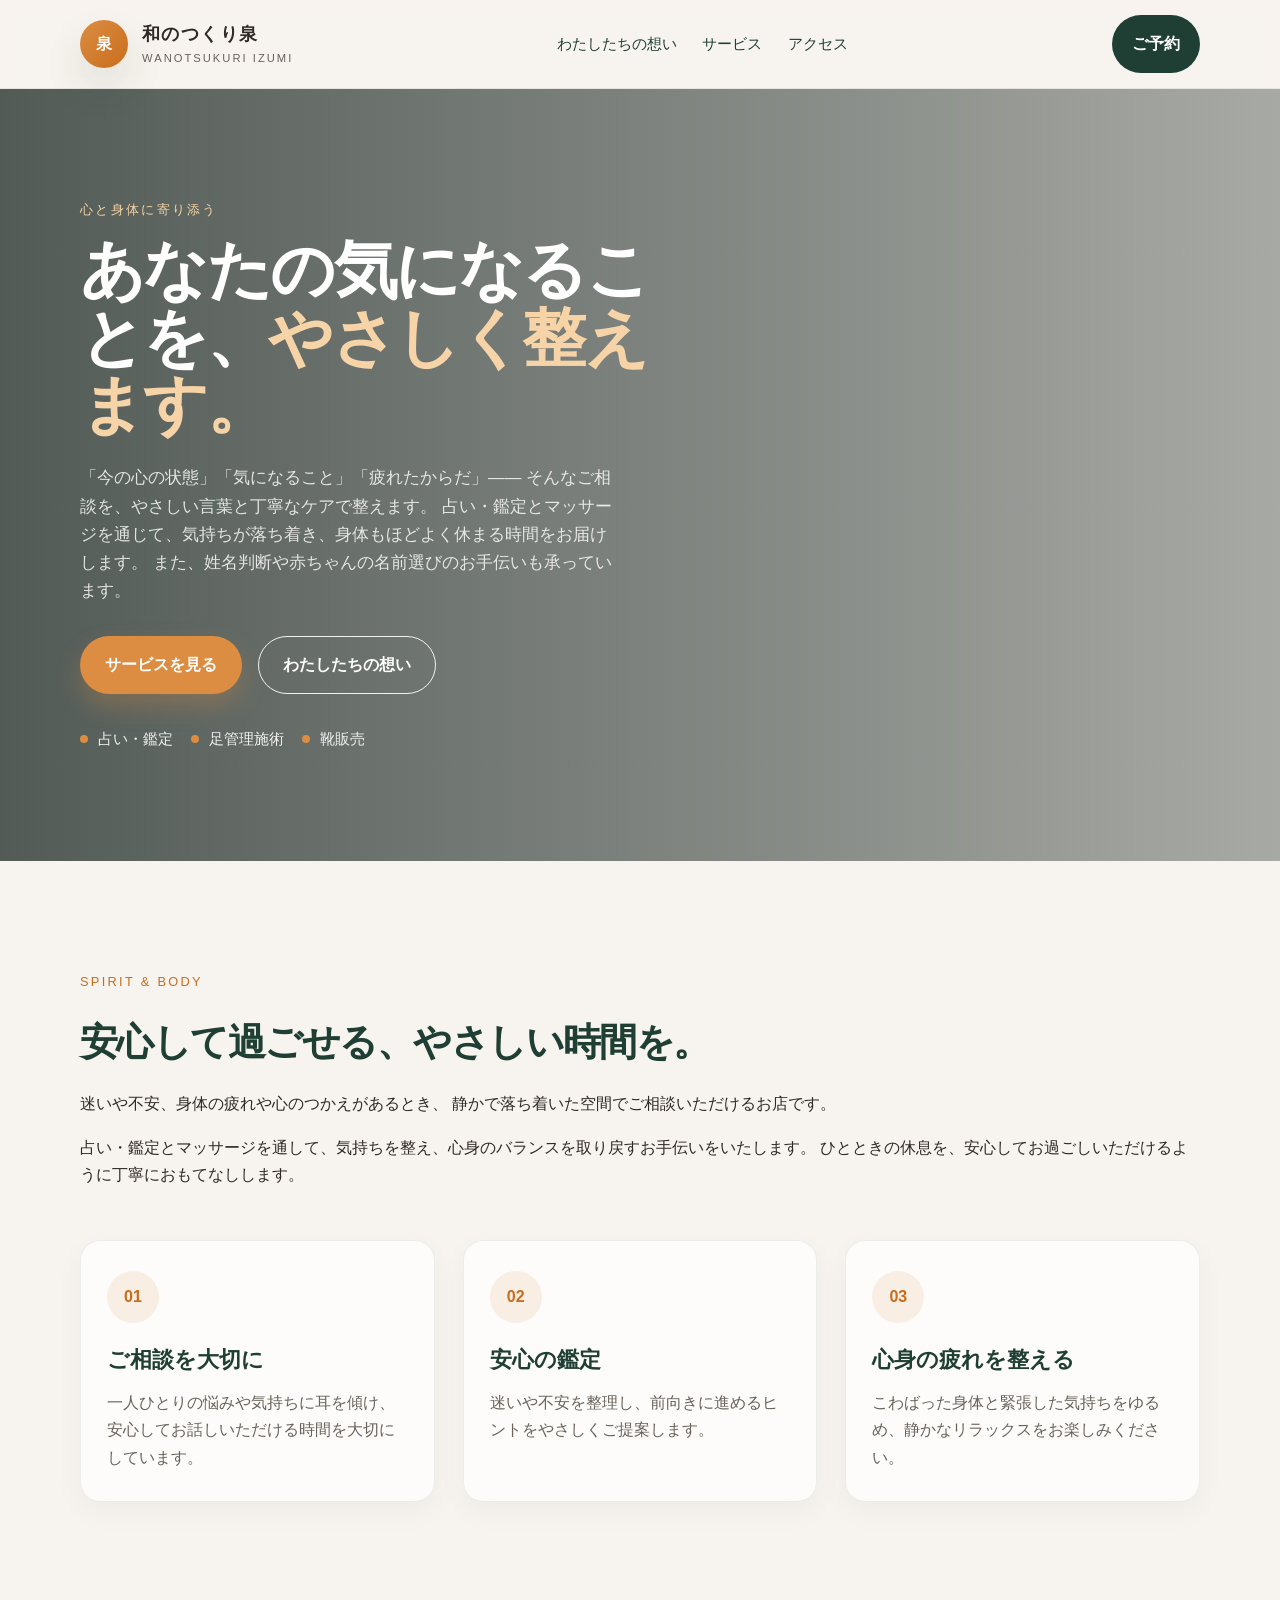
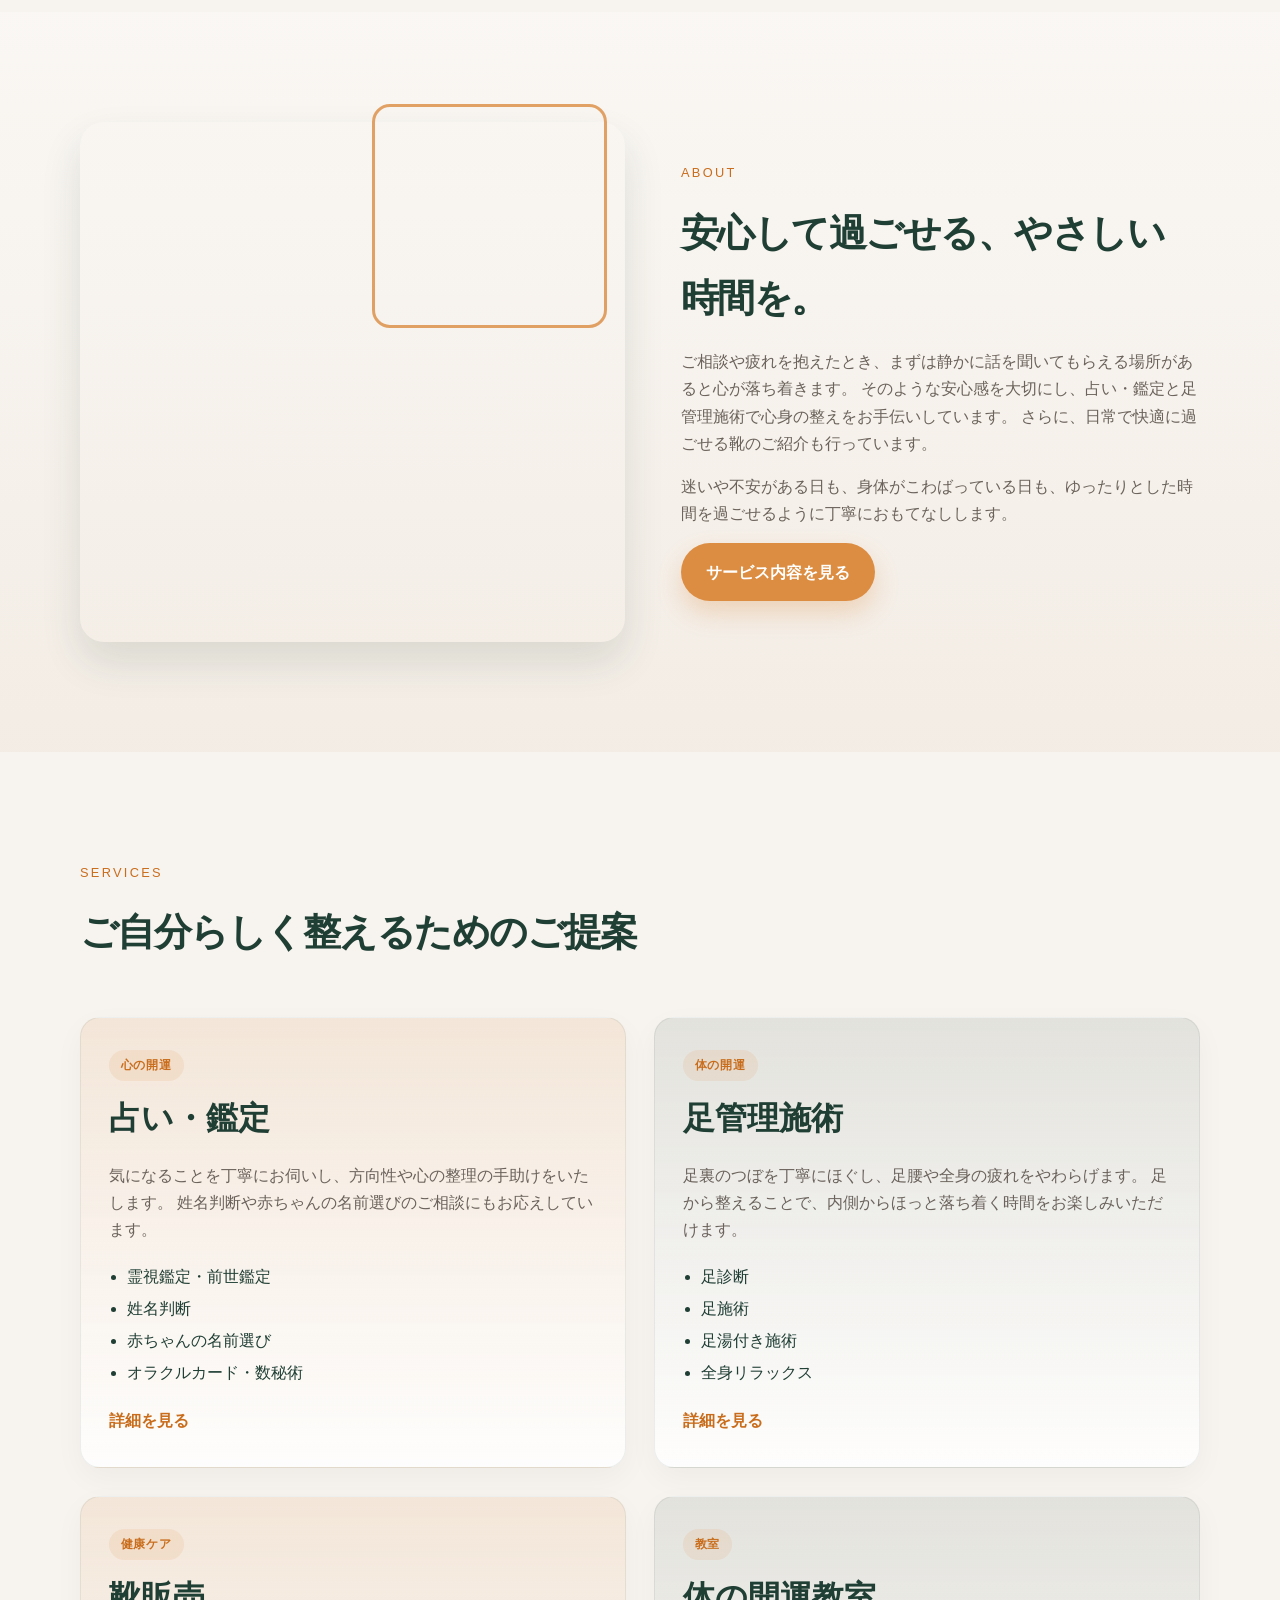
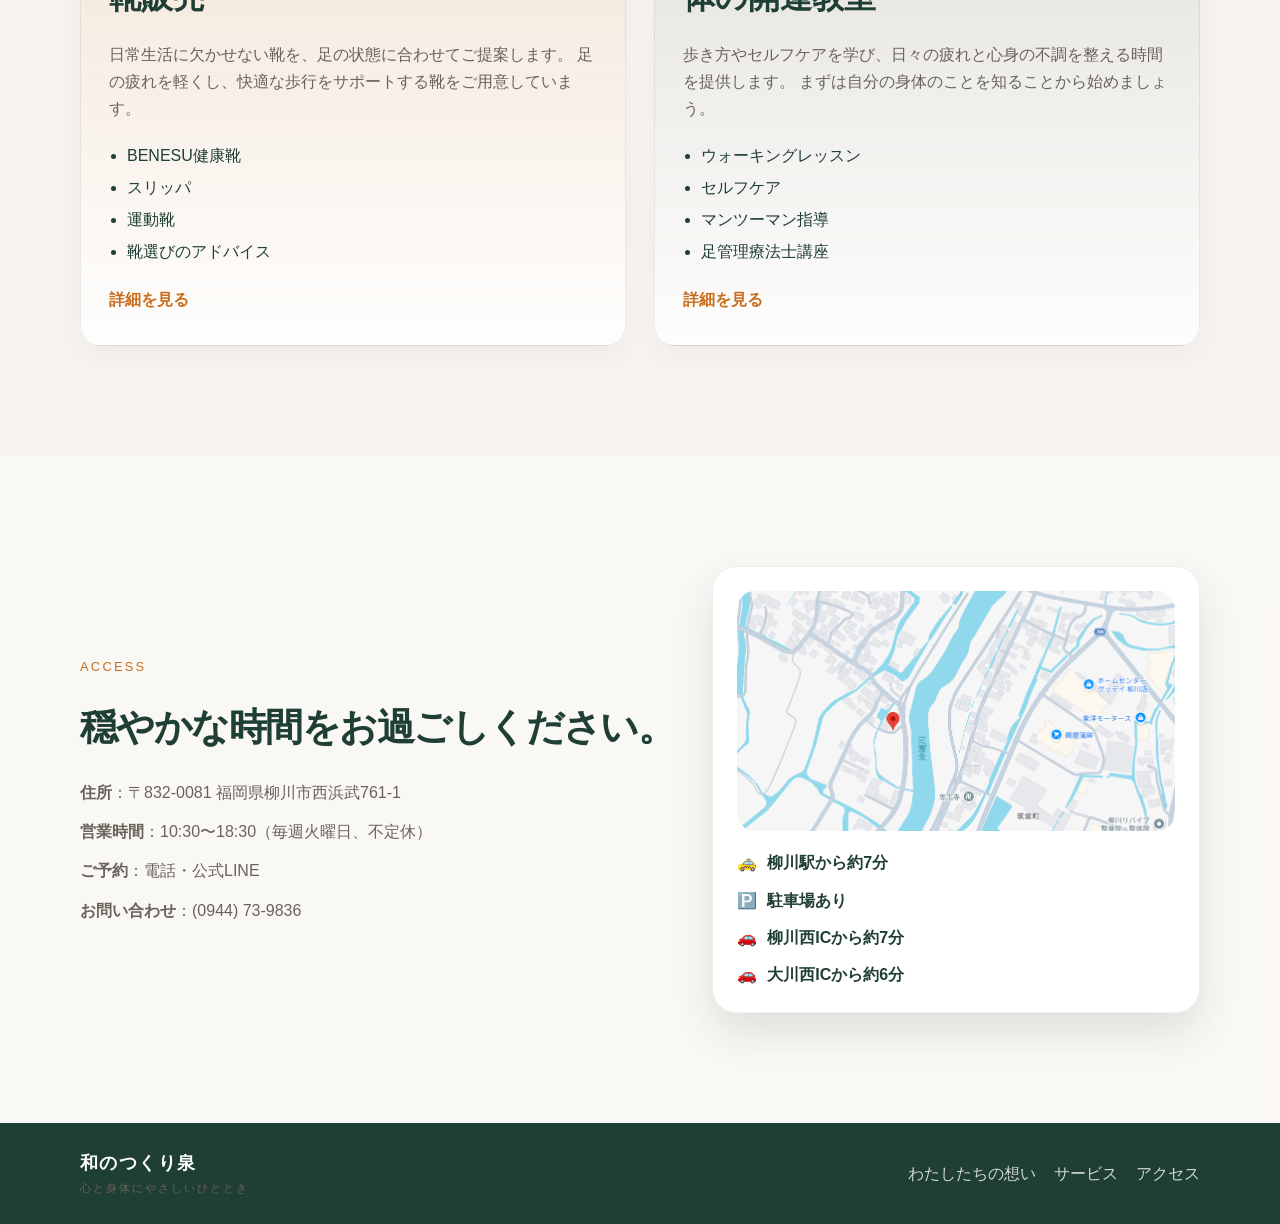
==== index.html @ 1d53fb7f "Initial commit" ====
<!DOCTYPE html>
<html lang="ja">
  <head>
    <meta charset="UTF-8" />
    <meta name="viewport" content="width=device-width, initial-scale=1.0" />
    <title>和のつくり泉 | 心と身体のケア</title>
    <meta
      name="description"
      content="占い・鑑定、姓名判断、赤ちゃんの名前相談まで、心と身体を整える安心できる空間。"
    />
    <link rel="stylesheet" href="style.css" />
  </head>
  <body>
    <header class="site-header">
      <div class="container header-inner">
        <div class="brand">
          <div class="brand-mark">泉</div>
          <div>
            <p class="brand-name">和のつくり泉</p>
            <p class="brand-sub">wanotsukuri izumi</p>
          </div>
        </div>

        <nav class="main-nav" aria-label="メインメニュー">
          <a href="#about">わたしたちの想い</a>
          <a href="#services">サービス</a>
          <a href="#access">アクセス</a>
        </nav>

        <a class="button header-button" href="line-qr.html">ご予約</a>
      </div>
    </header>

    <main>
      <section class="hero">
        <div class="hero-overlay"></div>
        <div class="container hero-inner">
          <div class="hero-copy">
            <p class="eyebrow">心と身体に寄り添う</p>
            <h1>あなたの気になることを、<span>やさしく整えます。</span></h1>
            <p class="hero-text">
              「今の心の状態」「気になること」「疲れたからだ」——
              そんなご相談を、やさしい言葉と丁寧なケアで整えます。
              占い・鑑定とマッサージを通じて、気持ちが落ち着き、身体もほどよく休まる時間をお届けします。
              また、姓名判断や赤ちゃんの名前選びのお手伝いも承っています。
            </p>
            <div class="hero-actions">
              <a class="button primary" href="#services">サービスを見る</a>
              <a class="button secondary" href="#about">わたしたちの想い</a>
            </div>
            <ul class="hero-meta" aria-label="店舗情報">
              <li>占い・鑑定</li>
              <li>足管理施術</li>
              <li>靴販売</li>
            </ul>
          </div>
        </div>
      </section>

      <section class="features section-spacing">
        <div class="container">
          <div class="section-heading">
            <p class="eyebrow alt">Spirit & body</p>
            <h2>安心して過ごせる、やさしい時間を。</h2>
            <p>
              迷いや不安、身体の疲れや心のつかえがあるとき、
              静かで落ち着いた空間でご相談いただけるお店です。
            </p>
            <p>
              占い・鑑定とマッサージを通して、気持ちを整え、心身のバランスを取り戻すお手伝いをいたします。
              ひとときの休息を、安心してお過ごしいただけるように丁寧におもてなしします。
            </p>
          </div>

          <div class="feature-grid">
            <article class="feature-item">
              <span class="feature-icon">01</span>
              <h3>ご相談を大切に</h3>
              <p>一人ひとりの悩みや気持ちに耳を傾け、安心してお話しいただける時間を大切にしています。</p>
            </article>
            <article class="feature-item">
              <span class="feature-icon">02</span>
              <h3>安心の鑑定</h3>
              <p>迷いや不安を整理し、前向きに進めるヒントをやさしくご提案します。</p>
            </article>
            <article class="feature-item">
              <span class="feature-icon">03</span>
              <h3>心身の疲れを整える</h3>
              <p>こわばった身体と緊張した気持ちをゆるめ、静かなリラックスをお楽しみください。</p>
            </article>
          </div>
        </div>
      </section>

      <section class="about section-spacing" id="about">
        <div class="container about-grid">
          <div class="about-image">
            <div class="photo-frame"></div>
          </div>
          <div class="about-copy">
            <p class="eyebrow alt">About</p>
            <h2>安心して過ごせる、やさしい時間を。</h2>
            <p>
              ご相談や疲れを抱えたとき、まずは静かに話を聞いてもらえる場所があると心が落ち着きます。
              そのような安心感を大切にし、占い・鑑定と足管理施術で心身の整えをお手伝いしています。
              さらに、日常で快適に過ごせる靴のご紹介も行っています。
            </p>
            <p>
              迷いや不安がある日も、身体がこわばっている日も、ゆったりとした時間を過ごせるように丁寧におもてなしします。
            </p>
            <a class="button primary" href="#services">サービス内容を見る</a>
          </div>
        </div>
      </section>

      <section class="services section-spacing" id="services">
        <div class="container">
          <div class="section-heading">
            <p class="eyebrow alt">Services</p>
            <h2>ご自分らしく整えるためのご提案</h2>
          </div>

          <div class="service-grid">
            <article class="service-card card-orange">
              <div class="service-top">
                <span class="service-tag">心の開運</span>
                <h3>占い・鑑定</h3>
              </div>
              <p>
                気になることを丁寧にお伺いし、方向性や心の整理の手助けをいたします。
                姓名判断や赤ちゃんの名前選びのご相談にもお応えしています。
              </p>
              <ul>
                <li>霊視鑑定・前世鑑定</li>
                <li>姓名判断</li>
                <li>赤ちゃんの名前選び</li>
                <li>オラクルカード・数秘術</li>
              </ul>
              <a class="text-link" href="service-kokoro.html">詳細を見る</a>
            </article>

            <article class="service-card card-green">
              <div class="service-top">
                <span class="service-tag">体の開運</span>
                <h3>足管理施術</h3>
              </div>
              <p>
                足裏のつぼを丁寧にほぐし、足腰や全身の疲れをやわらげます。
                足から整えることで、内側からほっと落ち着く時間をお楽しみいただけます。
              </p>
              <ul>
                <li>足診断</li>
                <li>足施術</li>
                <li>足湯付き施術</li>
                <li>全身リラックス</li>
              </ul>
              <a class="text-link" href="service-karada.html">詳細を見る</a>
            </article>

            <article class="service-card card-orange">
              <div class="service-top">
                <span class="service-tag">健康ケア</span>
                <h3>靴販売</h3>
              </div>
              <p>
                日常生活に欠かせない靴を、足の状態に合わせてご提案します。
                足の疲れを軽くし、快適な歩行をサポートする靴をご用意しています。
              </p>
              <ul>
                <li>BENESU健康靴</li>
                <li>スリッパ</li>
                <li>運動靴</li>
                <li>靴選びのアドバイス</li>
              </ul>
              <a class="text-link" href="service-shoes.html">詳細を見る</a>
            </article>

            <article class="service-card card-green">
              <div class="service-top">
                <span class="service-tag">教室</span>
                <h3>体の開運教室</h3>
              </div>
              <p>
                歩き方やセルフケアを学び、日々の疲れと心身の不調を整える時間を提供します。
                まずは自分の身体のことを知ることから始めましょう。
              </p>
              <ul>
                <li>ウォーキングレッスン</li>
                <li>セルフケア</li>
                <li>マンツーマン指導</li>
                <li>足管理療法士講座</li>
              </ul>
              <a class="text-link" href="service-class.html">詳細を見る</a>
            </article>
          </div>
        </div>
      </section>

      <section class="visit section-spacing" id="access">
        <div class="container visit-grid">
          <div>
            <p class="eyebrow alt">Access</p>
            <h2>穏やかな時間をお過ごしください。</h2>
            <ul class="info-list">
              <li><strong>住所</strong>：〒832-0081 福岡県柳川市西浜武761-1</li>
              <li><strong>営業時間</strong>：10:30〜18:30（毎週火曜日、不定休）</li>
              <li><strong>ご予約</strong>：電話・公式LINE</li>
              <li><strong>お問い合わせ</strong>：(0944) 73-9836</li>
            </ul>
          </div>

          <div class="map-card">
            <a href="https://maps.app.goo.gl/u74AjkpcqvoAW7AM7" target="_blank" rel="noopener noreferrer">
              <img src="images/map.png" alt="アクセス地図" class="map-image" />
            </a>
            <ul class="access-points">
              <li><span aria-hidden="true">🚕</span> 柳川駅から約7分</li>
              <li><span aria-hidden="true">🅿️</span> 駐車場あり</li>
              <li><span aria-hidden="true">🚗</span> 柳川西ICから約7分</li>
              <li><span aria-hidden="true">🚗</span> 大川西ICから約6分</li>
            </ul>
          </div>
        </div>
      </section>
    </main>

    <footer class="site-footer">
      <div class="container footer-inner">
        <div>
          <p class="brand-name">和のつくり泉</p>
          <p class="brand-sub">心と身体にやさしいひととき</p>
        </div>
        <div class="footer-links">
          <a href="#about">わたしたちの想い</a>
          <a href="#services">サービス</a>
          <a href="#access">アクセス</a>
        </div>
      </div>
    </footer>
  </body>
</html>
---- style.css ----
:root {
  --ivory: #f7f3ee;
  --cream: #efe6dc;
  --orange: #dc8d42;
  --orange-deep: #c96d1c;
  --green: #1f3e34;
  --green-soft: #3a5d52;
  --text: #2f2a26;
  --muted: #6a625b;
  --white: #ffffff;
  --shadow: 0 20px 40px rgba(31, 62, 52, 0.12);
  --radius: 24px;
}

* {
  box-sizing: border-box;
}

html {
  scroll-behavior: smooth;
}

body {
  margin: 0;
  font-family: "Segoe UI", "Hiragino Sans", "Yu Gothic", sans-serif;
  background: var(--ivory);
  color: var(--text);
  line-height: 1.7;
}

a {
  color: inherit;
  text-decoration: none;
}

img {
  max-width: 100%;
  display: block;
}

.container {
  width: min(1120px, calc(100% - 32px));
  margin: 0 auto;
}

.section-spacing {
  padding: 110px 0;
}

.site-header {
  position: sticky;
  top: 0;
  z-index: 20;
  background: rgba(247, 243, 238, 0.88);
  backdrop-filter: blur(6px);
  border-bottom: 1px solid rgba(31, 62, 52, 0.08);
}

.header-inner {
  display: flex;
  align-items: center;
  justify-content: space-between;
  min-height: 88px;
  gap: 24px;
}

.brand {
  display: flex;
  align-items: center;
  gap: 14px;
}

.brand-mark {
  width: 48px;
  height: 48px;
  border-radius: 50%;
  background: linear-gradient(135deg, var(--orange), var(--orange-deep));
  color: var(--white);
  display: grid;
  place-items: center;
  font-weight: 700;
  box-shadow: var(--shadow);
}

.brand-name {
  margin: 0;
  font-size: 1.1rem;
  font-weight: 700;
  letter-spacing: 0.08em;
}

.brand-sub {
  margin: 0;
  font-size: 0.7rem;
  letter-spacing: 0.18em;
  color: var(--muted);
  text-transform: uppercase;
}

.main-nav {
  display: flex;
  align-items: center;
  gap: clamp(18px, 2vw, 36px);
  font-size: 0.95rem;
}

.main-nav a {
  color: var(--green);
  position: relative;
}

.main-nav a::after {
  content: "";
  position: absolute;
  left: 0;
  bottom: -6px;
  width: 100%;
  height: 2px;
  background: var(--orange);
  transform: scaleX(0);
  transform-origin: left;
  transition: transform 0.2s ease;
}

.main-nav a:hover::after {
  transform: scaleX(1);
}

.button {
  display: inline-flex;
  align-items: center;
  justify-content: center;
  border-radius: 999px;
  padding: 0.9rem 1.5rem;
  font-weight: 700;
  transition: transform 0.2s ease, box-shadow 0.2s ease;
  border: 1px solid transparent;
}

.button:hover {
  transform: translateY(-1px);
}

.primary {
  background: var(--orange);
  color: var(--white);
  box-shadow: 0 12px 24px rgba(220, 141, 66, 0.28);
}

.secondary {
  background: transparent;
  border-color: rgba(255, 255, 255, 0.9);
  color: var(--white);
}

.secondary:hover {
  background: var(--white);
  border-color: var(--white);
  color: var(--green);
}

.header-button {
  background: var(--green);
  color: var(--white);
  padding-inline: 1.2rem;
}

.hero {
  position: relative;
  background: url("https://images.unsplash.com/photo-1515377905703-c4788e51af15?auto=format&fit=crop&w=1400&q=80") center/cover no-repeat;
  min-height: 760px;
  display: flex;
  align-items: center;
}

.hero-overlay {
  position: absolute;
  inset: 0;
  background: linear-gradient(90deg, rgba(19, 32, 28, 0.72), rgba(19, 32, 28, 0.35));
}

.hero-inner {
  position: relative;
  z-index: 1;
  display: flex;
  align-items: end;
  justify-content: space-between;
  gap: 40px;
  width: min(1120px, calc(100% - 32px));
  padding-block: 110px;
}

.hero-copy {
  max-width: 620px;
  color: var(--white);
}

.eyebrow {
  margin: 0 0 16px;
  font-size: 0.8rem;
  letter-spacing: 0.18em;
  text-transform: uppercase;
  color: #f5d4a4;
}

.eyebrow.alt {
  color: var(--orange-deep);
}

.hero-copy h1 {
  margin: 0;
  font-size: clamp(2.8rem, 5vw, 5rem);
  line-height: 1.06;
  letter-spacing: -0.04em;
}

.hero-copy h1 span {
  color: #f6d4a7;
}

.hero-text {
  margin-top: 24px;
  max-width: 540px;
  font-size: 1.04rem;
  color: rgba(255, 255, 255, 0.82);
}

.hero-actions {
  display: flex;
  flex-wrap: wrap;
  gap: 16px;
  margin-top: 30px;
}

.hero-meta {
  display: flex;
  flex-wrap: wrap;
  gap: 18px;
  list-style: none;
  padding: 0;
  margin: 32px 0 0;
  color: rgba(255, 255, 255, 0.9);
  font-size: 0.95rem;
}

.hero-meta li {
  position: relative;
  padding-left: 18px;
}

.hero-meta li::before {
  content: "";
  width: 8px;
  height: 8px;
  border-radius: 50%;
  background: var(--orange);
  position: absolute;
  left: 0;
  top: 50%;
  transform: translateY(-50%);
}

.hero-card {
  width: min(100%, 340px);
  background: rgba(255, 255, 255, 0.96);
  border: 1px solid rgba(31, 62, 52, 0.08);
  border-radius: var(--radius);
  padding: 28px 24px 22px;
  box-shadow: var(--shadow);
  color: var(--text);
}

.card-label {
  color: var(--orange-deep);
  font-size: 0.78rem;
  letter-spacing: 0.12em;
  text-transform: uppercase;
  margin: 0 0 10px;
}

.hero-card h2 {
  margin: 0;
  font-size: 2rem;
  letter-spacing: -0.03em;
}

.price {
  font-size: 1.7rem;
  font-weight: 700;
  color: var(--green);
  margin: 8px 0 18px;
}

.hero-card ul {
  margin: 0 0 18px;
  padding-left: 20px;
  color: var(--muted);
}

.full {
  width: 100%;
}

.section-heading {
  margin-bottom: 52px;
}

.section-heading h2 {
  margin: 0;
  font-size: clamp(2rem, 3vw, 3rem);
  letter-spacing: -0.04em;
  color: var(--green);
}

.feature-grid,
.service-grid,
.step-grid,
.price-grid {
  display: grid;
  gap: 28px;
}

.feature-grid {
  grid-template-columns: repeat(3, minmax(0, 1fr));
}

.feature-item,
.service-card,
.price-card,
.step-item {
  background: rgba(255, 255, 255, 0.7);
  border: 1px solid rgba(31, 62, 52, 0.08);
  box-shadow: 0 10px 30px rgba(31, 62, 52, 0.04);
  border-radius: 20px;
}

.feature-item {
  padding: 30px 26px;
}

.feature-icon {
  display: inline-flex;
  align-items: center;
  justify-content: center;
  width: 52px;
  height: 52px;
  border-radius: 50%;
  margin-bottom: 18px;
  background: rgba(220, 141, 66, 0.12);
  color: var(--orange-deep);
  font-weight: 700;
}

.feature-item h3 {
  margin: 0 0 10px;
  color: var(--green);
  font-size: 1.4rem;
}

.feature-item p {
  margin: 0;
  color: var(--muted);
}

.about {
  background: linear-gradient(180deg, rgba(255,255,255,0.35), rgba(239, 230, 220, 0.5));
}

.about-grid {
  display: grid;
  grid-template-columns: 1.05fr 1fr;
  gap: 56px;
  align-items: center;
}

.about-image {
  min-height: 520px;
  position: relative;
}

.photo-frame {
  width: 100%;
  height: 100%;
  min-height: 520px;
  border-radius: 24px;
  background: url("https://images.unsplash.com/photo-1506126613408-eca07ce68773?auto=format&fit=crop&w=900&q=80") center/cover no-repeat;
  box-shadow: var(--shadow);
  position: relative;
}

.photo-frame::before {
  content: "";
  position: absolute;
  inset: -18px 18px auto auto;
  width: 42%;
  height: 42%;
  border: 3px solid rgba(220, 141, 66, 0.8);
  border-radius: 18px;
}

.about-copy p {
  color: var(--muted);
  margin-top: 0;
}

.about-copy h2 {
  margin-top: 0;
  margin-bottom: 18px;
  font-size: clamp(2rem, 3vw, 3rem);
  letter-spacing: -0.04em;
  color: var(--green);
}

.service-grid {
  grid-template-columns: repeat(2, minmax(0, 1fr));
}

.service-card {
  padding: 32px 28px;
}

.card-orange {
  background: linear-gradient(180deg, rgba(220,141,66,0.12), rgba(255,255,255,0.85));
}

.card-green {
  background: linear-gradient(180deg, rgba(31,62,52,0.09), rgba(255,255,255,0.85));
}

.service-top {
  margin-bottom: 16px;
}

.service-tag {
  display: inline-block;
  margin-bottom: 10px;
  padding: 0.38rem 0.72rem;
  border-radius: 999px;
  background: rgba(220, 141, 66, 0.12);
  color: var(--orange-deep);
  font-size: 0.72rem;
  letter-spacing: 0.08em;
  text-transform: uppercase;
  font-weight: 700;
}

.service-card h3 {
  margin: 0;
  color: var(--green);
  font-size: 2rem;
}

.service-card p {
  color: var(--muted);
  margin: 0 0 18px;
}

.service-card ul {
  margin: 0;
  padding-left: 18px;
  color: var(--green);
  line-height: 2;
}

.step-grid {
  grid-template-columns: repeat(3, minmax(0, 1fr));
}

.step-item {
  padding: 28px 22px;
}

.step-item span {
  display: inline-flex;
  align-items: center;
  justify-content: center;
  width: 54px;
  height: 54px;
  border-radius: 50%;
  background: var(--green);
  color: var(--white);
  font-weight: 700;
  margin-bottom: 16px;
}

.step-item h3 {
  margin: 0 0 10px;
  color: var(--green);
  font-size: 1.35rem;
}

.step-item p {
  margin: 0;
  color: var(--muted);
}

.price-grid {
  grid-template-columns: repeat(3, minmax(0, 1fr));
}

.price-card {
  padding: 28px 24px;
}

.price-card.accent {
  background: linear-gradient(180deg, rgba(220,141,66,0.12), rgba(255,255,255,0.9));
  border-color: rgba(220, 141, 66, 0.2);
}

.price-card h3 {
  margin: 0 0 12px;
  color: var(--green);
  font-size: 1.5rem;
}

.money {
  margin: 0 0 12px;
  font-size: 2rem;
  font-weight: 800;
  color: var(--orange-deep);
}

.price-card p:last-child {
  margin: 0;
  color: var(--muted);
}

.visit {
  background: rgba(255,255,255,0.35);
}

.visit-grid {
  display: grid;
  grid-template-columns: 1.1fr 0.9fr;
  gap: 36px;
  align-items: center;
}

.visit h2 {
  margin: 0 0 20px;
  font-size: clamp(2rem, 3vw, 3rem);
  letter-spacing: -0.04em;
  color: var(--green);
}

.info-list {
  list-style: none;
  padding: 0;
  margin: 0;
  display: grid;
  gap: 12px;
  color: var(--muted);
}

.map-card {
  background: var(--white);
  border: 1px solid rgba(31, 62, 52, 0.08);
  border-radius: 24px;
  padding: 24px;
  box-shadow: var(--shadow);
}

.map-image {
  display: block;
  width: 100%;
  height: 240px;
  object-fit: cover;
  border-radius: 18px;
  margin-bottom: 18px;
  background: linear-gradient(135deg, rgba(31, 62, 52, 0.94), rgba(70, 104, 82, 0.92));
}

.site-footer {
  background: var(--green);
  color: var(--white);
  padding: 26px 0;
}

.footer-inner {
  display: flex;
  align-items: center;
  justify-content: space-between;
  gap: 18px;
}

.footer-links {
  display: flex;
  flex-wrap: wrap;
  gap: 18px;
  color: rgba(255,255,255,0.8);
}

.page-detail {
  padding: 90px 0 120px;
}

.detail-wrap {
  max-width: 860px;
}

.detail-wrap h1 {
  margin: 0 0 28px;
  font-size: clamp(2.3rem, 4vw, 3.5rem);
  color: var(--green);
  letter-spacing: -0.04em;
}

.detail-box {
  background: rgba(255,255,255,0.75);
  border: 1px solid rgba(31, 62, 52, 0.08);
  border-radius: 22px;
  padding: 28px 26px;
  margin-bottom: 24px;
  box-shadow: 0 10px 24px rgba(31, 62, 52, 0.04);
}

.detail-box h2 {
  margin: 0 0 16px;
  font-size: 1.5rem;
  color: var(--green);
}

.detail-box ul {
  margin: 0;
  padding-left: 20px;
  color: var(--muted);
  line-height: 2;
}

.detail-box p {
  margin: 0;
  color: var(--muted);
  line-height: 1.8;
}

.text-link {
  display: inline-block;
  margin-top: 18px;
  color: var(--orange-deep);
  font-weight: 700;
}

.detail-grid {
  display: grid;
  grid-template-columns: repeat(2, minmax(0, 1fr));
  gap: 22px;
}

.price-table {
  width: 100%;
  border-collapse: collapse;
  margin-top: 12px;
  background: rgba(255,255,255,0.7);
  border: 1px solid rgba(31, 62, 52, 0.08);
  border-radius: 16px;
  overflow: hidden;
}

.price-table th,
.price-table td {
  padding: 14px 16px;
  border-bottom: 1px solid rgba(31, 62, 52, 0.08);
  text-align: left;
  vertical-align: top;
}

.price-table th {
  width: 38%;
  background: rgba(220, 141, 66, 0.08);
  color: var(--green);
  font-weight: 700;
}

.price-table td {
  color: var(--muted);
}

.price-table tr:last-child th,
.price-table tr:last-child td {
  border-bottom: none;
}

.small-note {
  margin-top: 14px;
  font-size: 0.95rem;
  color: var(--muted);
  line-height: 1.8;
}

.mini-note {
  margin-top: 6px;
  font-size: 0.8rem;
  line-height: 1.7;
  color: var(--muted);
}

.service-visuals {
  margin-top: 44px;
  display: grid;
  grid-template-columns: repeat(3, minmax(0, 1fr));
  gap: 24px;
}

.visual-card {
  background: rgba(255,255,255,0.75);
  border: 1px solid rgba(31, 62, 52, 0.08);
  border-radius: 22px;
  overflow: hidden;
  box-shadow: 0 10px 24px rgba(31, 62, 52, 0.04);
}

.visual-image {
  height: 220px;
  background-size: cover;
  background-position: center;
}

.visual-one {
  background-image: url("https://images.unsplash.com/photo-1517841905240-472988babdf9?auto=format&fit=crop&w=900&q=80");
}

.visual-two {
  background-image: url("https://images.unsplash.com/photo-1521590832167-7b7c5ac84f68?auto=format&fit=crop&w=900&q=80");
}

.visual-three {
  background-image: url("https://images.unsplash.com/photo-1543163521-1bf539c55dd2?auto=format&fit=crop&w=900&q=80");
}

.visual-copy {
  padding: 22px 18px 20px;
}

.visual-copy h3 {
  margin: 0 0 8px;
  color: var(--green);
  font-size: 1.4rem;
}

.visual-copy p {
  margin: 0;
  color: var(--muted);
}

.detail-hero {
  background:
    linear-gradient(135deg, rgba(21, 35, 30, 0.72), rgba(31, 62, 52, 0.42)),
    url("https://images.unsplash.com/photo-1506744038136-46273834b3fb?auto=format&fit=crop&w=1400&q=80") center/cover no-repeat;
  color: var(--white);
  padding: 28px 26px;
}

.detail-hero h2 {
  color: var(--white);
  margin-top: 0;
}

.detail-hero ul {
  color: rgba(255,255,255,0.9);
  margin: 0;
  padding-left: 20px;
  line-height: 2;
}

.image-gallery {
  display: none;
}

.image-card {
  display: none;
}

.service-photo {
  display: none;
}

.photo-1,
.photo-2,
.photo-3 {
  display: none;
}

.access-points {
  list-style: none;
  padding: 0;
  margin: 18px 0 0;
  display: grid;
  gap: 10px;
  color: var(--green);
  font-weight: 600;
}

.access-points li {
  display: flex;
  align-items: center;
  gap: 10px;
}

@media (max-width: 900px) {
  .main-nav {
    display: none;
  }

  .hero-inner,
  .about-grid,
  .visit-grid,
  .service-grid,
  .feature-grid,
  .price-grid,
  .step-grid,
  .service-visuals {
    display: grid;
    grid-template-columns: 1fr;
  }

  .hero-inner {
    align-items: center;
    padding-top: 76px;
    padding-bottom: 76px;
  }

  .hero-card {
    width: 100%;
  }
}

@media (max-width: 560px) {
  .hero {
    min-height: 660px;
  }

  .header-inner,
  .footer-inner {
    flex-direction: column;
    align-items: flex-start;
  }

  .section-spacing {
    padding: 80px 0;
  }

  .hero-meta {
    flex-direction: column;
    gap: 8px;
  }

  .page-detail {
    padding-top: 70px;
  }

  .detail-box {
    padding: 22px 18px;
  }
}

@media (max-width: 700px) {
  .detail-grid {
    grid-template-columns: 1fr;
  }

  .image-gallery {
    grid-template-columns: 1fr;
  }
}
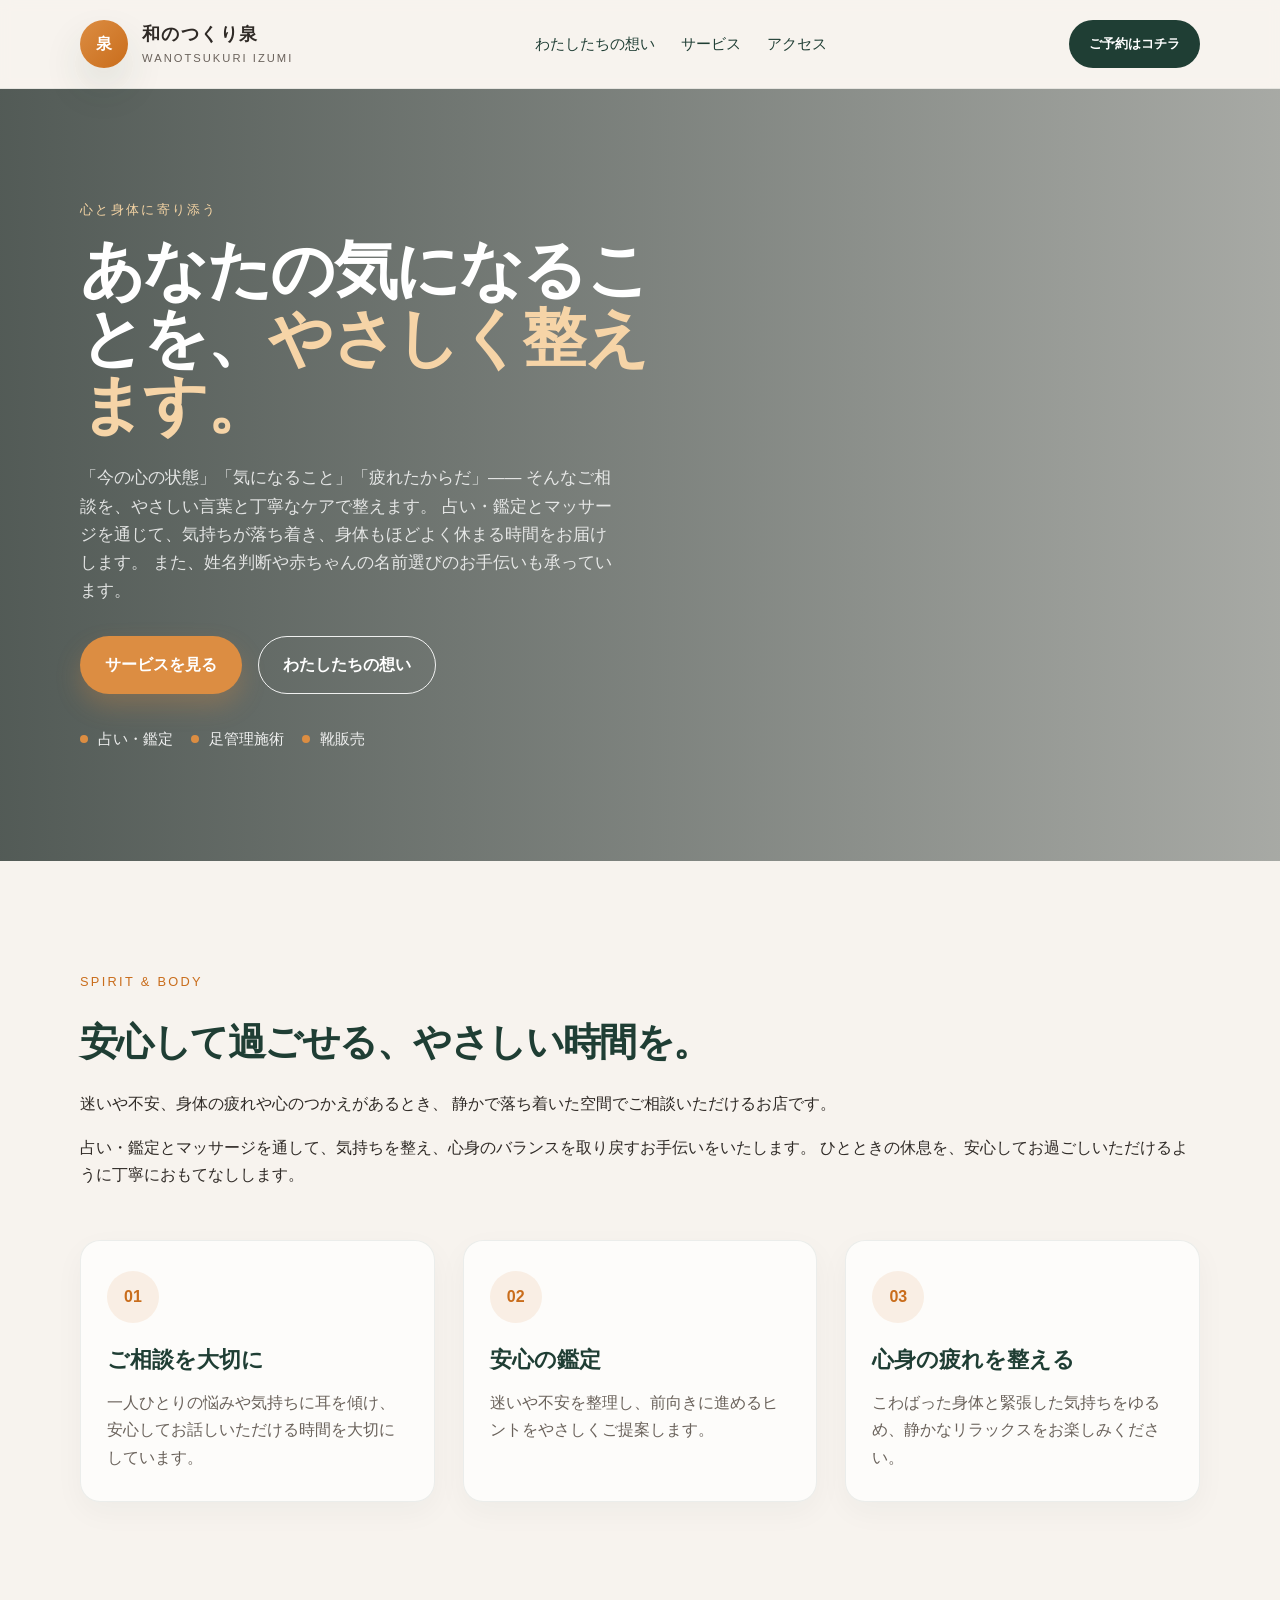
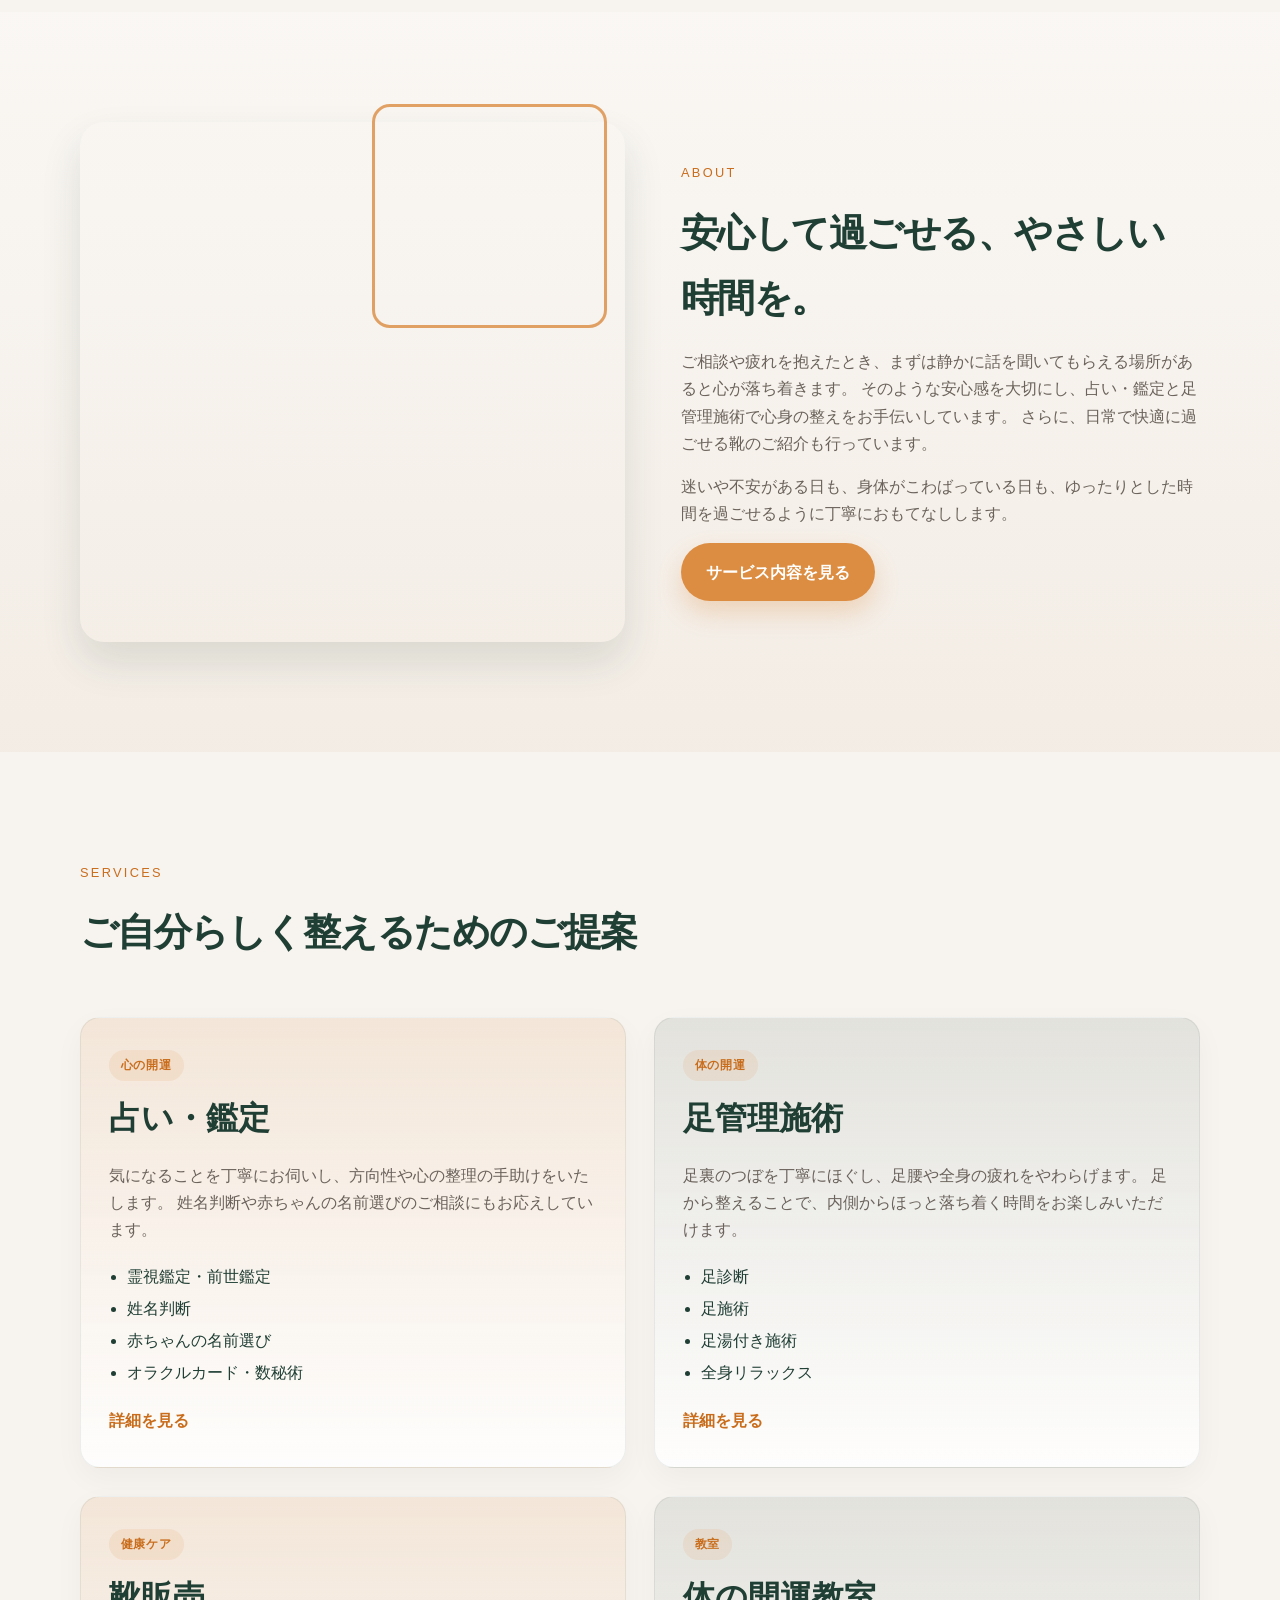
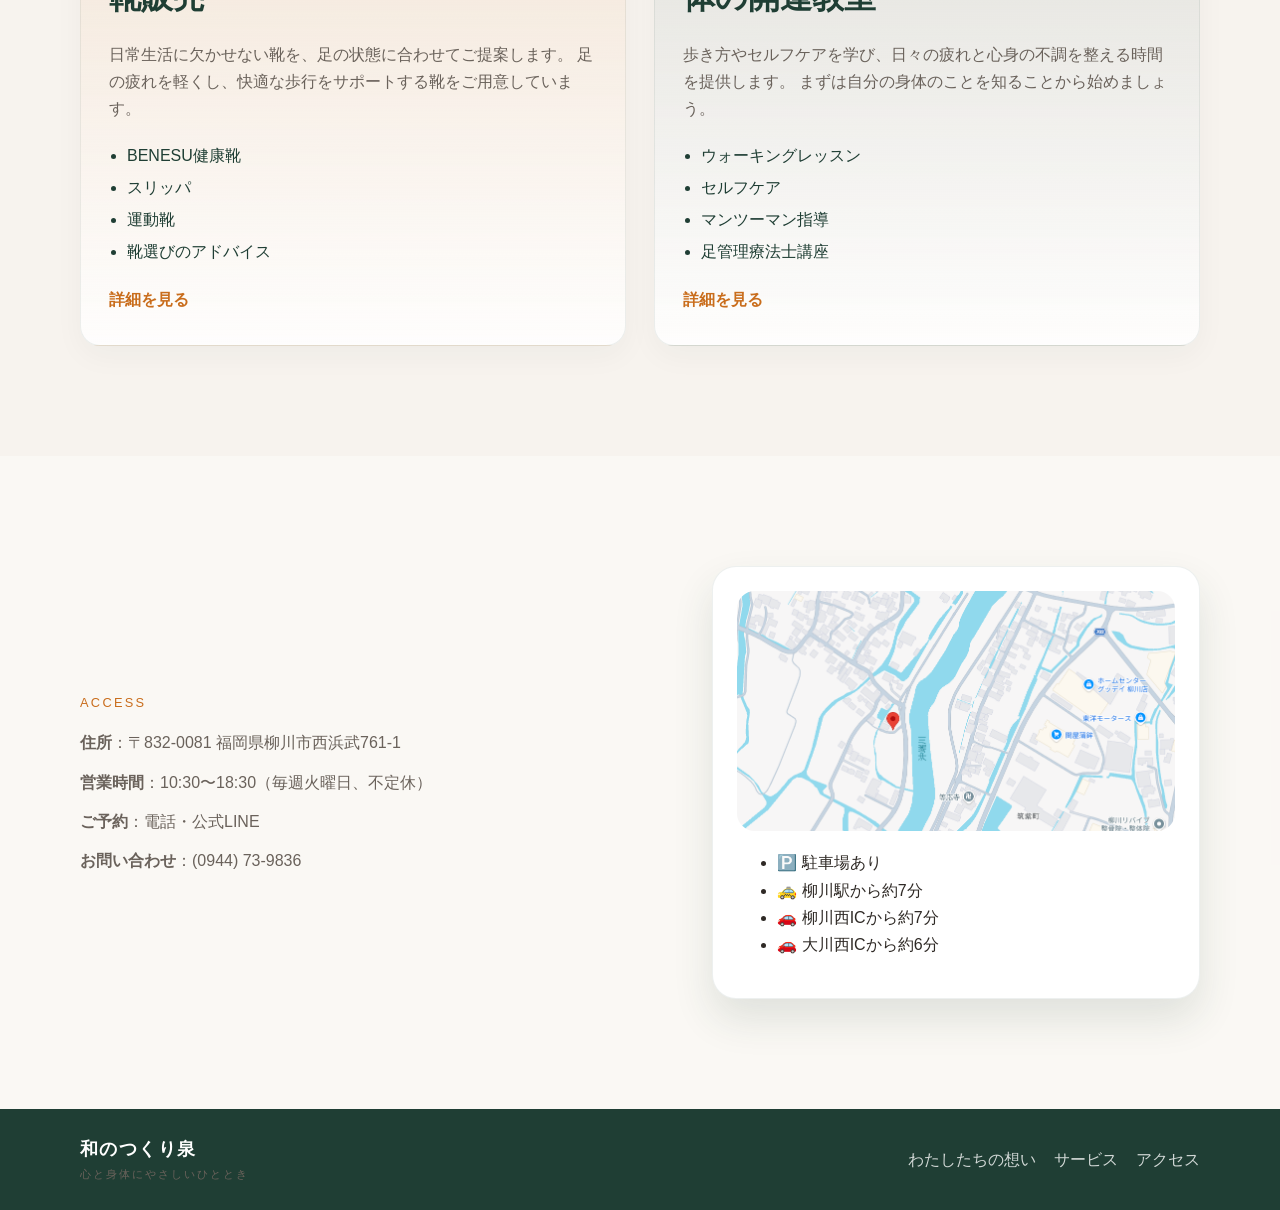
==== commit 7c2e46fc: "諸々の詳細情報を詰めました。" ====
--- a/index.html
+++ b/index.html
@@ -14,11 +14,13 @@
     <header class="site-header">
       <div class="container header-inner">
         <div class="brand">
-          <div class="brand-mark">泉</div>
-          <div>
-            <p class="brand-name">和のつくり泉</p>
-            <p class="brand-sub">wanotsukuri izumi</p>
-          </div>
+          <a href="index.html" class="brand-link" aria-label="トップページへ戻る">
+            <div class="brand-mark">泉</div>
+            <div>
+              <p class="brand-name">和のつくり泉</p>
+              <p class="brand-sub">wanotsukuri izumi</p>
+            </div>
+          </a>
         </div>
 
         <nav class="main-nav" aria-label="メインメニュー">
@@ -27,9 +29,22 @@
           <a href="#access">アクセス</a>
         </nav>
 
-        <a class="button header-button" href="line-qr.html">ご予約</a>
+        <button class="button header-button" type="button" data-open-qr>ご予約はコチラ</button>
       </div>
     </header>
+
+    <div class="qr-modal" id="qr-modal" aria-hidden="true">
+      <div class="qr-modal-dialog" role="dialog" aria-modal="true" aria-labelledby="qr-modal-title">
+        <button class="qr-modal-close" type="button" aria-label="閉じる" data-close-qr>×</button>
+        <img src="images/LINE_QR.png" alt="公式LINE QRコード" />
+        <h2 id="qr-modal-title">LINEでご予約</h2>
+        <p>こちらのQRコードを読み取り、LINEからご予約・ご相談をお受けいたします。</p>
+        <div class="qr-actions">
+          <a class="line-link" href="https://line.me/R/ti/p/@izumi" target="_blank" rel="noopener noreferrer">友達追加はコチラ</a>
+          <button class="button primary" type="button" data-close-qr>元のページへ戻る</button>
+        </div>
+      </div>
+    </div>
 
     <main>
       <section class="hero">
@@ -200,7 +215,6 @@
         <div class="container visit-grid">
           <div>
             <p class="eyebrow alt">Access</p>
-            <h2>穏やかな時間をお過ごしください。</h2>
             <ul class="info-list">
               <li><strong>住所</strong>：〒832-0081 福岡県柳川市西浜武761-1</li>
               <li><strong>営業時間</strong>：10:30〜18:30（毎週火曜日、不定休）</li>
@@ -214,8 +228,8 @@
               <img src="images/map.png" alt="アクセス地図" class="map-image" />
             </a>
             <ul class="access-points">
+              <li><span aria-hidden="true">🅿️</span> 駐車場あり</li>
               <li><span aria-hidden="true">🚕</span> 柳川駅から約7分</li>
-              <li><span aria-hidden="true">🅿️</span> 駐車場あり</li>
               <li><span aria-hidden="true">🚗</span> 柳川西ICから約7分</li>
               <li><span aria-hidden="true">🚗</span> 大川西ICから約6分</li>
             </ul>
@@ -237,5 +251,44 @@
         </div>
       </div>
     </footer>
+
+    <script>
+      const qrModal = document.getElementById('qr-modal');
+      const modalButtons = document.querySelectorAll('[data-open-qr]');
+      const closeButtons = document.querySelectorAll('[data-close-qr]');
+
+      const openQrModal = () => {
+        qrModal.classList.add('is-open');
+        qrModal.setAttribute('aria-hidden', 'false');
+        document.body.classList.add('modal-open');
+      };
+
+      const closeQrModal = () => {
+        qrModal.classList.remove('is-open');
+        qrModal.setAttribute('aria-hidden', 'true');
+        document.body.classList.remove('modal-open');
+      };
+
+      modalButtons.forEach((button) => {
+        button.addEventListener('click', (event) => {
+          event.preventDefault();
+          openQrModal();
+        });
+      });
+
+      closeButtons.forEach((button) => {
+        button.addEventListener('click', closeQrModal);
+      });
+
+      qrModal.addEventListener('click', (event) => {
+        if (event.target === qrModal) closeQrModal();
+      });
+
+      document.addEventListener('keydown', (event) => {
+        if (event.key === 'Escape' && qrModal.classList.contains('is-open')) {
+          closeQrModal();
+        }
+      });
+    </script>
   </body>
 </html>
--- a/style.css
+++ b/style.css
@@ -165,6 +165,93 @@
   padding-inline: 1.2rem;
 }
 
+.qr-modal {
+  position: fixed;
+  inset: 0;
+  display: none;
+  align-items: center;
+  justify-content: center;
+  padding: 24px;
+  background: rgba(15, 23, 20, 0.5);
+  z-index: 100;
+}
+
+.qr-modal.is-open {
+  display: flex;
+}
+
+.qr-modal-dialog {
+  position: relative;
+  width: min(100%, 540px);
+  background: rgba(255, 255, 255, 0.92);
+  border: 1px solid rgba(31, 62, 52, 0.08);
+  border-radius: 32px;
+  box-shadow: var(--shadow);
+  padding: 28px 28px 24px;
+  text-align: center;
+}
+
+.qr-modal-close {
+  position: absolute;
+  top: 16px;
+  right: 16px;
+  width: 38px;
+  height: 38px;
+  border: none;
+  border-radius: 50%;
+  background: rgba(31, 62, 52, 0.08);
+  color: var(--green);
+  font-size: 1.5rem;
+  cursor: pointer;
+}
+
+.qr-modal img {
+  width: min(100%, 420px);
+  height: auto;
+  display: block;
+  margin: 0 auto 22px;
+  border-radius: 18px;
+  background: #fff;
+  border: 14px solid #111;
+}
+
+.qr-modal h2 {
+  margin: 0 0 12px;
+  color: var(--green);
+  font-size: clamp(1.8rem, 4vw, 2.8rem);
+  letter-spacing: -0.04em;
+}
+
+.qr-modal p {
+  margin: 0 0 18px;
+  color: var(--muted);
+  line-height: 1.8;
+}
+
+.qr-modal .qr-actions {
+  display: flex;
+  justify-content: center;
+  flex-wrap: wrap;
+  gap: 12px;
+}
+
+.qr-modal .line-link {
+  display: inline-flex;
+  align-items: center;
+  justify-content: center;
+  min-width: 220px;
+  padding: 0.9rem 1.4rem;
+  border-radius: 999px;
+  font-weight: 700;
+  background: #06c755;
+  color: #fff;
+  box-shadow: 0 12px 24px rgba(6, 199, 85, 0.2);
+}
+
+body.modal-open {
+  overflow: hidden;
+}
+
 .hero {
   position: relative;
   background: url("https://images.unsplash.com/photo-1515377905703-c4788e51af15?auto=format&fit=crop&w=1400&q=80") center/cover no-repeat;
@@ -671,129 +758,92 @@
   font-weight: 700;
 }
 
-.price-table td {
-  color: var(--muted);
-}
-
-.price-table tr:last-child th,
-.price-table tr:last-child td {
-  border-bottom: none;
-}
-
-.small-note {
-  margin-top: 14px;
-  font-size: 0.95rem;
-  color: var(--muted);
-  line-height: 1.8;
-}
-
-.mini-note {
-  margin-top: 6px;
-  font-size: 0.8rem;
-  line-height: 1.7;
-  color: var(--muted);
-}
-
-.service-visuals {
-  margin-top: 44px;
-  display: grid;
-  grid-template-columns: repeat(3, minmax(0, 1fr));
-  gap: 24px;
-}
-
-.visual-card {
-  background: rgba(255,255,255,0.75);
-  border: 1px solid rgba(31, 62, 52, 0.08);
-  border-radius: 22px;
-  overflow: hidden;
-  box-shadow: 0 10px 24px rgba(31, 62, 52, 0.04);
-}
-
-.visual-image {
-  height: 220px;
-  background-size: cover;
-  background-position: center;
-}
-
-.visual-one {
-  background-image: url("https://images.unsplash.com/photo-1517841905240-472988babdf9?auto=format&fit=crop&w=900&q=80");
-}
-
-.visual-two {
-  background-image: url("https://images.unsplash.com/photo-1521590832167-7b7c5ac84f68?auto=format&fit=crop&w=900&q=80");
-}
-
-.visual-three {
-  background-image: url("https://images.unsplash.com/photo-1543163521-1bf539c55dd2?auto=format&fit=crop&w=900&q=80");
-}
-
-.visual-copy {
-  padding: 22px 18px 20px;
-}
-
-.visual-copy h3 {
-  margin: 0 0 8px;
-  color: var(--green);
-  font-size: 1.4rem;
-}
-
-.visual-copy p {
-  margin: 0;
-  color: var(--muted);
-}
-
-.detail-hero {
-  background:
-    linear-gradient(135deg, rgba(21, 35, 30, 0.72), rgba(31, 62, 52, 0.42)),
-    url("https://images.unsplash.com/photo-1506744038136-46273834b3fb?auto=format&fit=crop&w=1400&q=80") center/cover no-repeat;
-  color: var(--white);
-  padding: 28px 26px;
-}
-
-.detail-hero h2 {
-  color: var(--white);
-  margin-top: 0;
-}
-
-.detail-hero ul {
-  color: rgba(255,255,255,0.9);
-  margin: 0;
-  padding-left: 20px;
-  line-height: 2;
-}
-
-.image-gallery {
-  display: none;
-}
-
-.image-card {
-  display: none;
-}
-
-.service-photo {
-  display: none;
-}
-
-.photo-1,
-.photo-2,
-.photo-3 {
-  display: none;
-}
-
-.access-points {
-  list-style: none;
-  padding: 0;
-  margin: 18px 0 0;
-  display: grid;
-  gap: 10px;
-  color: var(--green);
-  font-weight: 600;
-}
-
-.access-points li {
-  display: flex;
-  align-items: center;
-  gap: 10px;
+.record-duration {
+  margin-top: 8px;
+  display: inline-flex;
+  align-items: center;
+  gap: 6px;
+  font-size: 0.78rem;
+  color: var(--muted);
+  font-weight: 400;
+  line-height: 1.6;
+}
+
+.service-name {
+  display: block;
+  line-height: 1.5;
+}
+
+.menu-price {
+  margin-top: 2px;
+  color: var(--green);
+  font-weight: 800;
+  font-size: 1.05rem;
+}
+
+.menu-caption {
+  margin-top: 4px;
+  font-size: 0.72rem;
+  line-height: 1.5;
+  color: var(--muted);
+  text-align: right;
+  width: 100%;
+  max-width: none;
+}
+
+.menu-row {
+  display: flex;
+  align-items: flex-start;
+  justify-content: space-between;
+  gap: 16px;
+  width: 100%;
+}
+
+.menu-main {
+  flex: 1;
+  min-width: 0;
+}
+
+.menu-meta {
+  display: flex;
+  flex-direction: column;
+  align-items: flex-end;
+  gap: 4px;
+  min-width: 200px;
+  max-width: 360px;
+  width: 100%;
+  text-align: right;
+  margin-top: 2px;
+  margin-left: auto;
+}
+
+.duration-row {
+  display: inline-flex;
+  align-items: center;
+  justify-content: flex-end;
+  gap: 8px;
+  color: var(--green);
+  font-weight: 700;
+}
+
+.duration-icon {
+  width: 20px;
+  height: 20px;
+  object-fit: cover;
+  border-radius: 6px;
+  flex-shrink: 0;
+}
+
+.brand-link {
+  display: inline-flex;
+  align-items: center;
+  gap: 14px;
+  color: inherit;
+  text-decoration: none;
+}
+
+.brand-link:hover {
+  text-decoration: none;
 }
 
 @media (max-width: 900px) {
